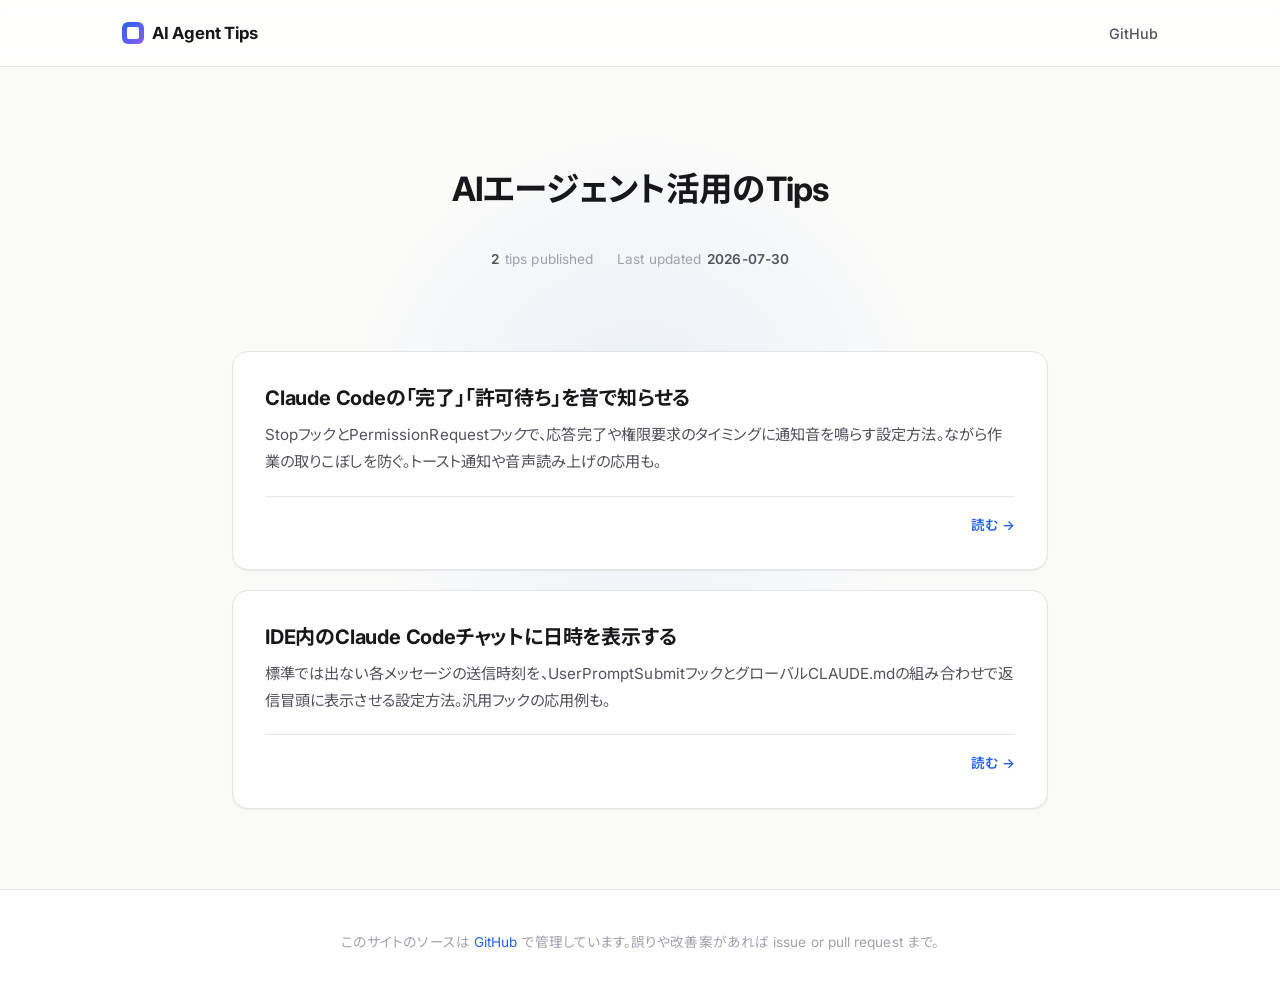
==== index.html @ 9db4469c "Break body text at sentence ends, declutter top page - sound/timestamp: insert <br> after each sente" ====
<!DOCTYPE html>
<html lang="ja">
<head>
  <meta charset="UTF-8">
  <meta name="viewport" content="width=device-width, initial-scale=1.0">
  <title>AI Agent Tips</title>
  <meta name="description" content="AIエージェント活用のTips">

  <link rel="icon" type="image/png" href="favicon.png">
  <link rel="apple-touch-icon" href="favicon.png">

  <link rel="preconnect" href="https://fonts.googleapis.com">
  <link rel="preconnect" href="https://fonts.gstatic.com" crossorigin>
  <link href="https://fonts.googleapis.com/css2?family=Inter:wght@400;500;600;700&family=Noto+Sans+JP:wght@400;500;700&family=JetBrains+Mono:wght@400;500&display=swap" rel="stylesheet">

  <style>
    :root {
      --text-primary: #18181b;
      --text-secondary: #52525b;
      --text-tertiary: #a1a1aa;
      --bg-base: #fafaf9;
      --bg-elevated: #ffffff;
      --bg-soft: #f4f4f5;
      --border-subtle: #e4e4e7;
      --border-medium: #d4d4d8;
      --accent: #2563eb;
      --accent-soft: #dbeafe;
      --accent-hover: #1d4ed8;
      --radius-sm: 6px;
      --radius-md: 10px;
      --radius-lg: 16px;
      --shadow-sm: 0 1px 2px rgba(24, 24, 27, 0.04), 0 1px 1px rgba(24, 24, 27, 0.03);
      --shadow-md: 0 4px 12px rgba(24, 24, 27, 0.04), 0 2px 4px rgba(24, 24, 27, 0.03);
      --shadow-lg: 0 10px 30px rgba(24, 24, 27, 0.06), 0 4px 10px rgba(24, 24, 27, 0.04);
    }

    * { box-sizing: border-box; margin: 0; padding: 0; }

    html { font-size: 16px; scroll-behavior: smooth; }

    body {
      font-family: "Inter", "Noto Sans JP", -apple-system, "Hiragino Sans", "Yu Gothic Medium", "Yu Gothic", sans-serif;
      color: var(--text-primary);
      background: var(--bg-base);
      line-height: 1.8;
      letter-spacing: 0.005em;
      -webkit-font-smoothing: antialiased;
      -moz-osx-font-smoothing: grayscale;
      font-feature-settings: "palt" 1;
    }

    .site-header {
      background: var(--bg-elevated);
      border-bottom: 1px solid var(--border-subtle);
      padding: 18px 0;
      position: sticky;
      top: 0;
      z-index: 100;
      backdrop-filter: blur(10px);
      background: rgba(255, 255, 255, 0.85);
    }

    .site-header-inner {
      max-width: 1100px;
      margin: 0 auto;
      padding: 0 32px;
      display: flex;
      align-items: center;
      justify-content: space-between;
    }

    .logo {
      font-weight: 700;
      font-size: 1.05rem;
      letter-spacing: -0.01em;
      color: var(--text-primary);
      text-decoration: none;
      display: flex;
      align-items: center;
      gap: 8px;
    }

    .logo-mark {
      display: inline-block;
      width: 22px;
      height: 22px;
      background: linear-gradient(135deg, #2563eb 0%, #8b5cf6 100%);
      border-radius: 6px;
      position: relative;
    }

    .logo-mark::after {
      content: "";
      position: absolute;
      inset: 5px;
      background: white;
      border-radius: 2px;
    }

    .site-nav a {
      color: var(--text-secondary);
      text-decoration: none;
      font-size: 0.9rem;
      font-weight: 500;
      margin-left: 24px;
      transition: color 0.15s ease;
    }

    .site-nav a:hover {
      color: var(--text-primary);
    }

    .hero {
      padding: 100px 32px 56px;
      text-align: center;
      max-width: 800px;
      margin: 0 auto;
      position: relative;
    }

    .hero::before {
      content: "";
      position: absolute;
      top: 60px;
      left: 50%;
      transform: translateX(-50%);
      width: 600px;
      height: 600px;
      background: radial-gradient(circle, rgba(37, 99, 235, 0.08) 0%, transparent 70%);
      z-index: -1;
      pointer-events: none;
    }

    .hero-eyebrow {
      display: inline-block;
      font-size: 0.78rem;
      font-weight: 600;
      letter-spacing: 0.04em;
      color: var(--accent);
      background: var(--accent-soft);
      padding: 6px 14px;
      border-radius: 999px;
      margin-bottom: 24px;
    }

    .hero-title {
      font-size: clamp(1.5rem, 3.5vw, 2.1rem);
      font-weight: 700;
      letter-spacing: -0.025em;
      line-height: 1.3;
      margin-bottom: 20px;
      color: var(--text-primary);
    }

    .hero-meta {
      display: flex;
      justify-content: center;
      gap: 24px;
      margin-top: 36px;
      flex-wrap: wrap;
    }

    .hero-meta-item {
      display: flex;
      align-items: center;
      gap: 6px;
      font-size: 0.85rem;
      color: var(--text-tertiary);
    }

    .hero-meta-item strong {
      color: var(--text-secondary);
      font-weight: 600;
    }

    .container {
      max-width: 880px;
      margin: 0 auto;
      padding: 0 32px;
    }

    .section {
      padding: 24px 0 80px;
    }

    .tips-grid {
      display: grid;
      grid-template-columns: 1fr;
      gap: 20px;
    }

    .tip-card {
      display: block;
      background: var(--bg-elevated);
      border: 1px solid var(--border-subtle);
      border-radius: var(--radius-lg);
      padding: 32px;
      text-decoration: none;
      color: inherit;
      transition: all 0.25s cubic-bezier(0.4, 0, 0.2, 1);
      box-shadow: var(--shadow-sm);
      position: relative;
      overflow: hidden;
    }

    .tip-card::before {
      content: "";
      position: absolute;
      top: 0;
      left: 0;
      right: 0;
      height: 3px;
      background: linear-gradient(90deg, var(--accent) 0%, #8b5cf6 100%);
      transform: scaleX(0);
      transform-origin: left;
      transition: transform 0.3s ease;
    }

    .tip-card:hover {
      transform: translateY(-4px);
      box-shadow: var(--shadow-lg);
      border-color: var(--border-medium);
    }

    .tip-card:hover::before {
      transform: scaleX(1);
    }

    .tip-card:hover .tip-arrow {
      transform: translateX(4px);
    }

    .tip-card-header {
      display: flex;
      align-items: center;
      justify-content: space-between;
      margin-bottom: 14px;
      gap: 16px;
      flex-wrap: wrap;
    }

    .tip-tags {
      display: flex;
      gap: 6px;
      flex-wrap: wrap;
    }

    .tip-tag {
      font-size: 0.72rem;
      font-weight: 600;
      letter-spacing: 0.04em;
      background: var(--bg-soft);
      color: var(--text-secondary);
      padding: 3px 10px;
      border-radius: 4px;
      text-transform: uppercase;
    }

    .tip-read-time {
      font-size: 0.78rem;
      color: var(--text-tertiary);
      font-weight: 500;
      white-space: nowrap;
    }

    .tip-title {
      font-size: 1.25rem;
      font-weight: 700;
      letter-spacing: -0.01em;
      line-height: 1.4;
      color: var(--text-primary);
      margin-bottom: 10px;
    }

    .tip-desc {
      color: var(--text-secondary);
      font-size: 0.95rem;
      line-height: 1.75;
      margin-bottom: 20px;
    }

    .tip-footer {
      display: flex;
      align-items: center;
      justify-content: flex-end;
      padding-top: 16px;
      border-top: 1px solid var(--border-subtle);
      font-size: 0.85rem;
    }

    .tip-date {
      color: var(--text-tertiary);
    }

    .tip-link-text {
      color: var(--accent);
      font-weight: 600;
      display: flex;
      align-items: center;
      gap: 4px;
    }

    .tip-arrow {
      transition: transform 0.2s ease;
      display: inline-block;
    }

    .site-footer {
      border-top: 1px solid var(--border-subtle);
      padding: 40px 32px;
      text-align: center;
      color: var(--text-tertiary);
      font-size: 0.85rem;
      background: var(--bg-elevated);
    }

    .site-footer a {
      color: var(--accent);
      text-decoration: none;
    }

    .site-footer a:hover {
      text-decoration: underline;
    }

    @media (max-width: 640px) {
      .site-header-inner { padding: 0 20px; }
      .hero { padding: 60px 20px 32px; }
      .container { padding: 0 20px; }
      .tip-card { padding: 24px; }
      .site-nav a { margin-left: 16px; font-size: 0.85rem; }
    }
  </style>
</head>
<body>
  <header class="site-header">
    <div class="site-header-inner">
      <a href="./" class="logo">
        <span class="logo-mark"></span>
        AI Agent Tips
      </a>
      <nav class="site-nav">
        <a href="https://github.com/aoyama-webrider/ai-agent-tips" target="_blank" rel="noopener">GitHub</a>
      </nav>
    </div>
  </header>

  <section class="hero">
    <h1 class="hero-title">AIエージェント活用のTips</h1>
    <div class="hero-meta">
      <span class="hero-meta-item"><strong>2</strong> tips published</span>
      <span class="hero-meta-item">Last updated <strong>2026-07-30</strong></span>
    </div>
  </section>

  <main class="container">
    <section class="section">
      <div class="tips-grid">
        <a href="sound/" class="tip-card">
          <h3 class="tip-title">Claude Codeの「完了」「許可待ち」を音で知らせる</h3>
          <p class="tip-desc">StopフックとPermissionRequestフックで、応答完了や権限要求のタイミングに通知音を鳴らす設定方法。ながら作業の取りこぼしを防ぐ。トースト通知や音声読み上げの応用も。</p>
          <div class="tip-footer">
            <span class="tip-link-text">読む <span class="tip-arrow">→</span></span>
          </div>
        </a>

        <a href="timestamp/" class="tip-card">
          <h3 class="tip-title">IDE内のClaude Codeチャットに日時を表示する</h3>
          <p class="tip-desc">標準では出ない各メッセージの送信時刻を、UserPromptSubmitフックとグローバルCLAUDE.mdの組み合わせで返信冒頭に表示させる設定方法。汎用フックの応用例も。</p>
          <div class="tip-footer">
            <span class="tip-link-text">読む <span class="tip-arrow">→</span></span>
          </div>
        </a>
      </div>
    </section>
  </main>

  <footer class="site-footer">
    <p>このサイトのソースは <a href="https://github.com/aoyama-webrider/ai-agent-tips" target="_blank" rel="noopener">GitHub</a> で管理しています。誤りや改善案があれば issue or pull request まで。</p>
  </footer>
</body>
</html>
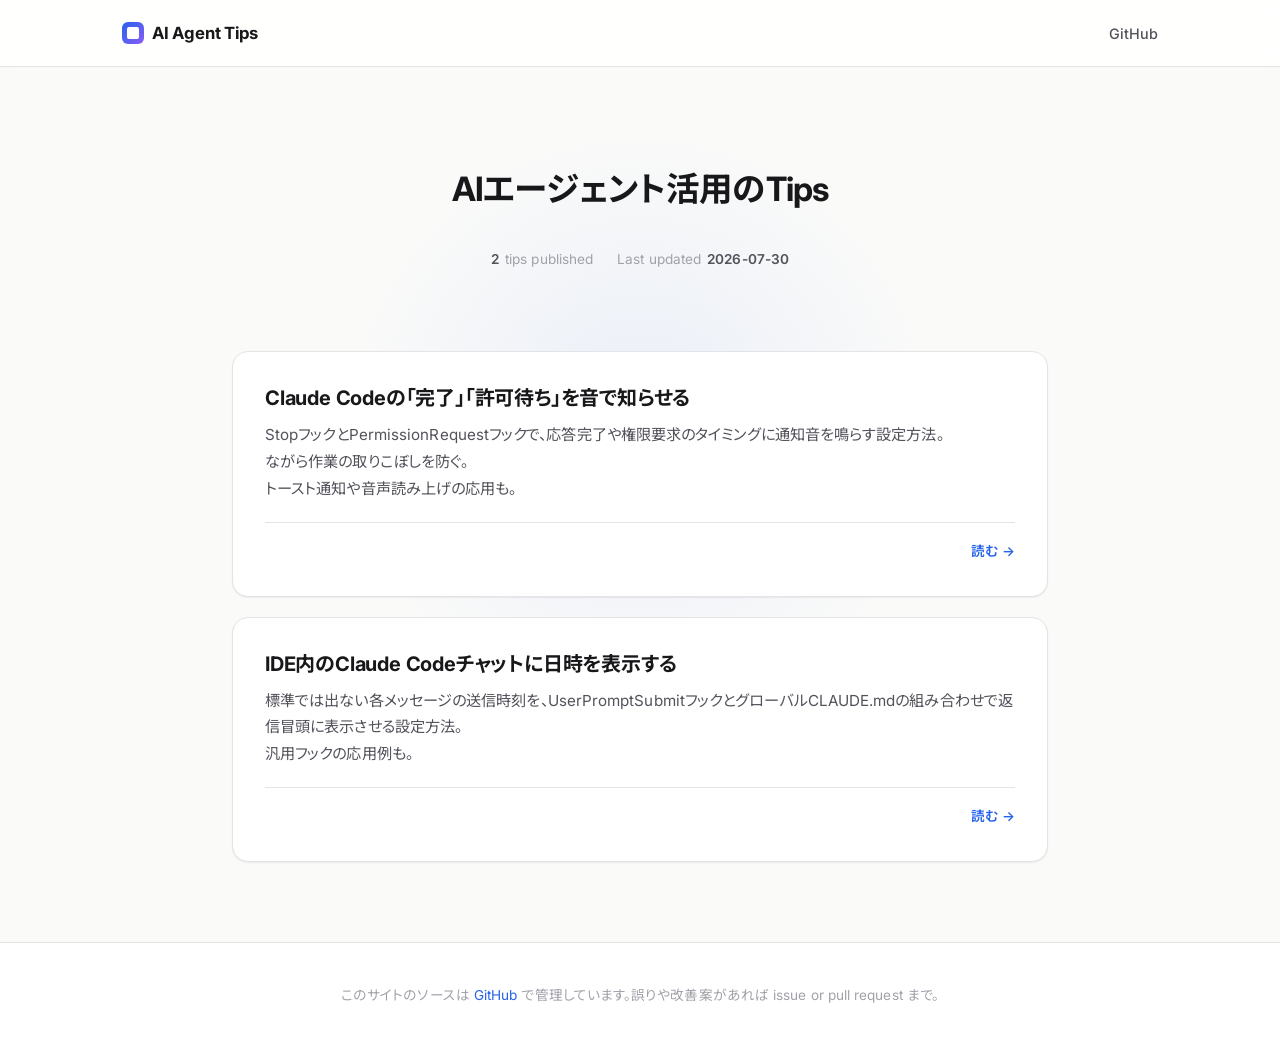
==== commit 9d5512f2: "Drop callout gradients, widen sound scope, break card copy at sentence ends - callout: show the type" ====
--- a/index.html
+++ b/index.html
@@ -358,7 +358,7 @@
       <div class="tips-grid">
         <a href="sound/" class="tip-card">
           <h3 class="tip-title">Claude Codeの「完了」「許可待ち」を音で知らせる</h3>
-          <p class="tip-desc">StopフックとPermissionRequestフックで、応答完了や権限要求のタイミングに通知音を鳴らす設定方法。ながら作業の取りこぼしを防ぐ。トースト通知や音声読み上げの応用も。</p>
+          <p class="tip-desc">StopフックとPermissionRequestフックで、応答完了や権限要求のタイミングに通知音を鳴らす設定方法。<br>ながら作業の取りこぼしを防ぐ。<br>トースト通知や音声読み上げの応用も。</p>
           <div class="tip-footer">
             <span class="tip-link-text">読む <span class="tip-arrow">→</span></span>
           </div>
@@ -366,7 +366,7 @@
 
         <a href="timestamp/" class="tip-card">
           <h3 class="tip-title">IDE内のClaude Codeチャットに日時を表示する</h3>
-          <p class="tip-desc">標準では出ない各メッセージの送信時刻を、UserPromptSubmitフックとグローバルCLAUDE.mdの組み合わせで返信冒頭に表示させる設定方法。汎用フックの応用例も。</p>
+          <p class="tip-desc">標準では出ない各メッセージの送信時刻を、UserPromptSubmitフックとグローバルCLAUDE.mdの組み合わせで返信冒頭に表示させる設定方法。<br>汎用フックの応用例も。</p>
           <div class="tip-footer">
             <span class="tip-link-text">読む <span class="tip-arrow">→</span></span>
           </div>
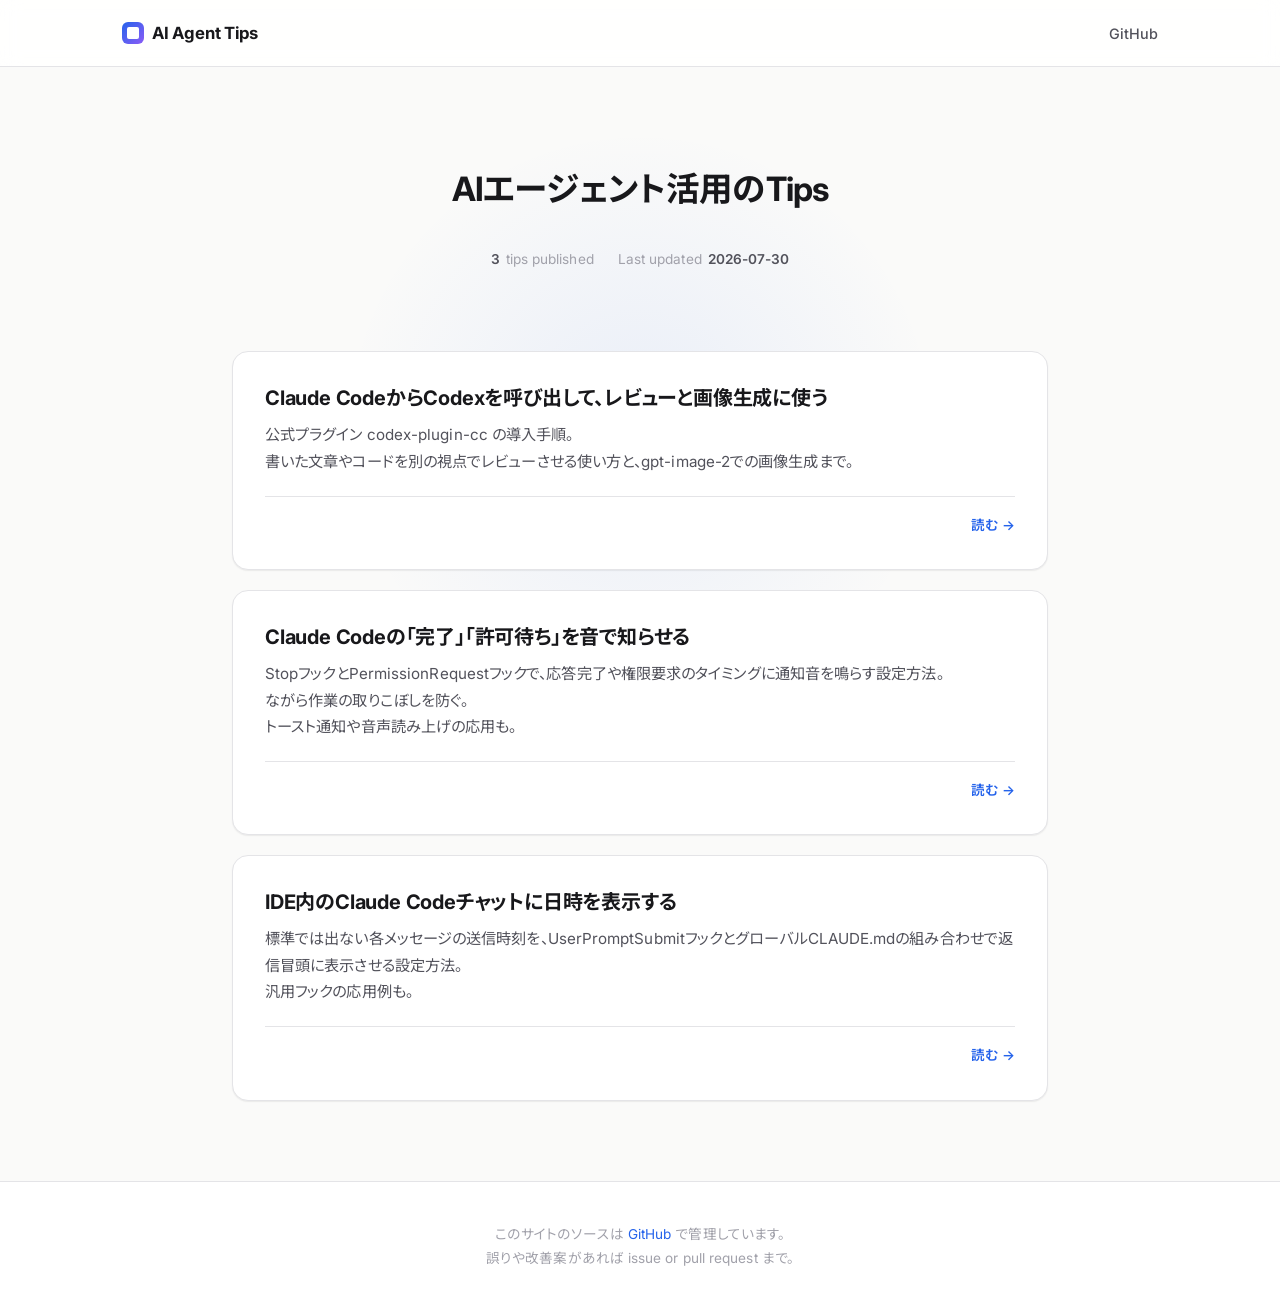
==== commit eb5203ce: "Add a new tip: calling Codex from Claude Code - codex/: setup for the official codex-plugin-cc, usin" ====
--- a/index.html
+++ b/index.html
@@ -348,7 +348,7 @@
   <section class="hero">
     <h1 class="hero-title">AIエージェント活用のTips</h1>
     <div class="hero-meta">
-      <span class="hero-meta-item"><strong>2</strong> tips published</span>
+      <span class="hero-meta-item"><strong>3</strong> tips published</span>
       <span class="hero-meta-item">Last updated <strong>2026-07-30</strong></span>
     </div>
   </section>
@@ -356,6 +356,14 @@
   <main class="container">
     <section class="section">
       <div class="tips-grid">
+        <a href="codex/" class="tip-card">
+          <h3 class="tip-title">Claude CodeからCodexを呼び出して、レビューと画像生成に使う</h3>
+          <p class="tip-desc">公式プラグイン codex-plugin-cc の導入手順。<br>書いた文章やコードを別の視点でレビューさせる使い方と、gpt-image-2での画像生成まで。</p>
+          <div class="tip-footer">
+            <span class="tip-link-text">読む <span class="tip-arrow">→</span></span>
+          </div>
+        </a>
+
         <a href="sound/" class="tip-card">
           <h3 class="tip-title">Claude Codeの「完了」「許可待ち」を音で知らせる</h3>
           <p class="tip-desc">StopフックとPermissionRequestフックで、応答完了や権限要求のタイミングに通知音を鳴らす設定方法。<br>ながら作業の取りこぼしを防ぐ。<br>トースト通知や音声読み上げの応用も。</p>
@@ -376,7 +384,7 @@
   </main>
 
   <footer class="site-footer">
-    <p>このサイトのソースは <a href="https://github.com/aoyama-webrider/ai-agent-tips" target="_blank" rel="noopener">GitHub</a> で管理しています。誤りや改善案があれば issue or pull request まで。</p>
+    <p>このサイトのソースは <a href="https://github.com/aoyama-webrider/ai-agent-tips" target="_blank" rel="noopener">GitHub</a> で管理しています。<br>誤りや改善案があれば issue or pull request まで。</p>
   </footer>
 </body>
 </html>
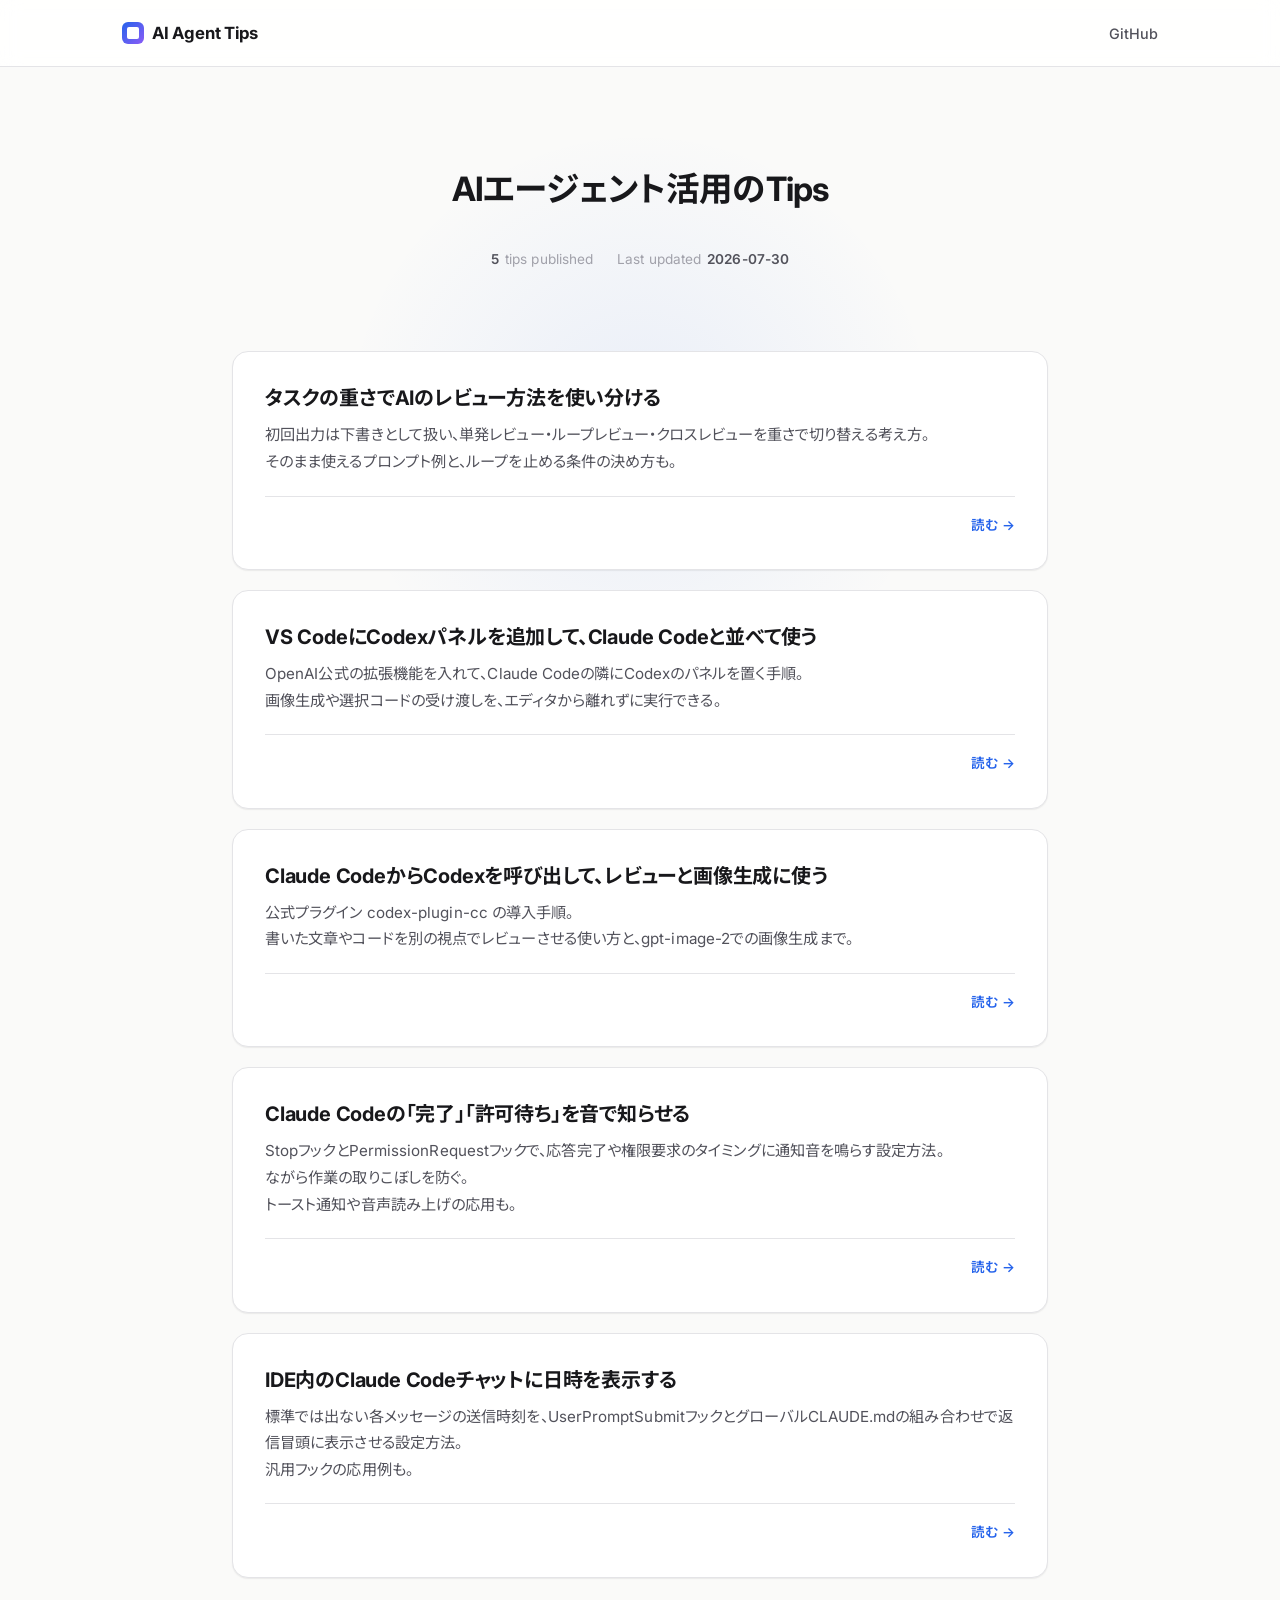
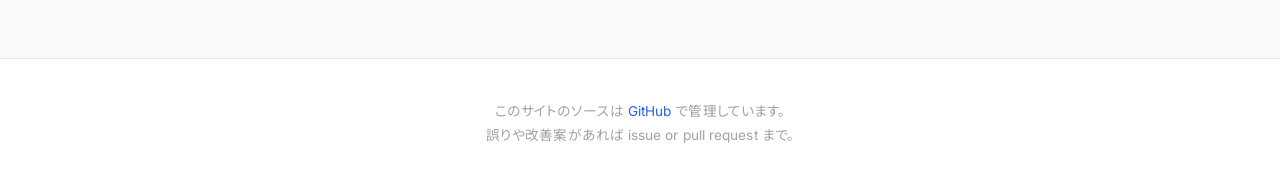
==== commit 81d2249f: "Add two tips: the Codex VS Code panel and review strategy - ide-codex/: install the official openai." ====
--- a/index.html
+++ b/index.html
@@ -348,7 +348,7 @@
   <section class="hero">
     <h1 class="hero-title">AIエージェント活用のTips</h1>
     <div class="hero-meta">
-      <span class="hero-meta-item"><strong>3</strong> tips published</span>
+      <span class="hero-meta-item"><strong>5</strong> tips published</span>
       <span class="hero-meta-item">Last updated <strong>2026-07-30</strong></span>
     </div>
   </section>
@@ -356,6 +356,22 @@
   <main class="container">
     <section class="section">
       <div class="tips-grid">
+        <a href="review-strategy/" class="tip-card">
+          <h3 class="tip-title">タスクの重さでAIのレビュー方法を使い分ける</h3>
+          <p class="tip-desc">初回出力は下書きとして扱い、単発レビュー・ループレビュー・クロスレビューを重さで切り替える考え方。<br>そのまま使えるプロンプト例と、ループを止める条件の決め方も。</p>
+          <div class="tip-footer">
+            <span class="tip-link-text">読む <span class="tip-arrow">→</span></span>
+          </div>
+        </a>
+
+        <a href="ide-codex/" class="tip-card">
+          <h3 class="tip-title">VS CodeにCodexパネルを追加して、Claude Codeと並べて使う</h3>
+          <p class="tip-desc">OpenAI公式の拡張機能を入れて、Claude Codeの隣にCodexのパネルを置く手順。<br>画像生成や選択コードの受け渡しを、エディタから離れずに実行できる。</p>
+          <div class="tip-footer">
+            <span class="tip-link-text">読む <span class="tip-arrow">→</span></span>
+          </div>
+        </a>
+
         <a href="codex/" class="tip-card">
           <h3 class="tip-title">Claude CodeからCodexを呼び出して、レビューと画像生成に使う</h3>
           <p class="tip-desc">公式プラグイン codex-plugin-cc の導入手順。<br>書いた文章やコードを別の視点でレビューさせる使い方と、gpt-image-2での画像生成まで。</p>
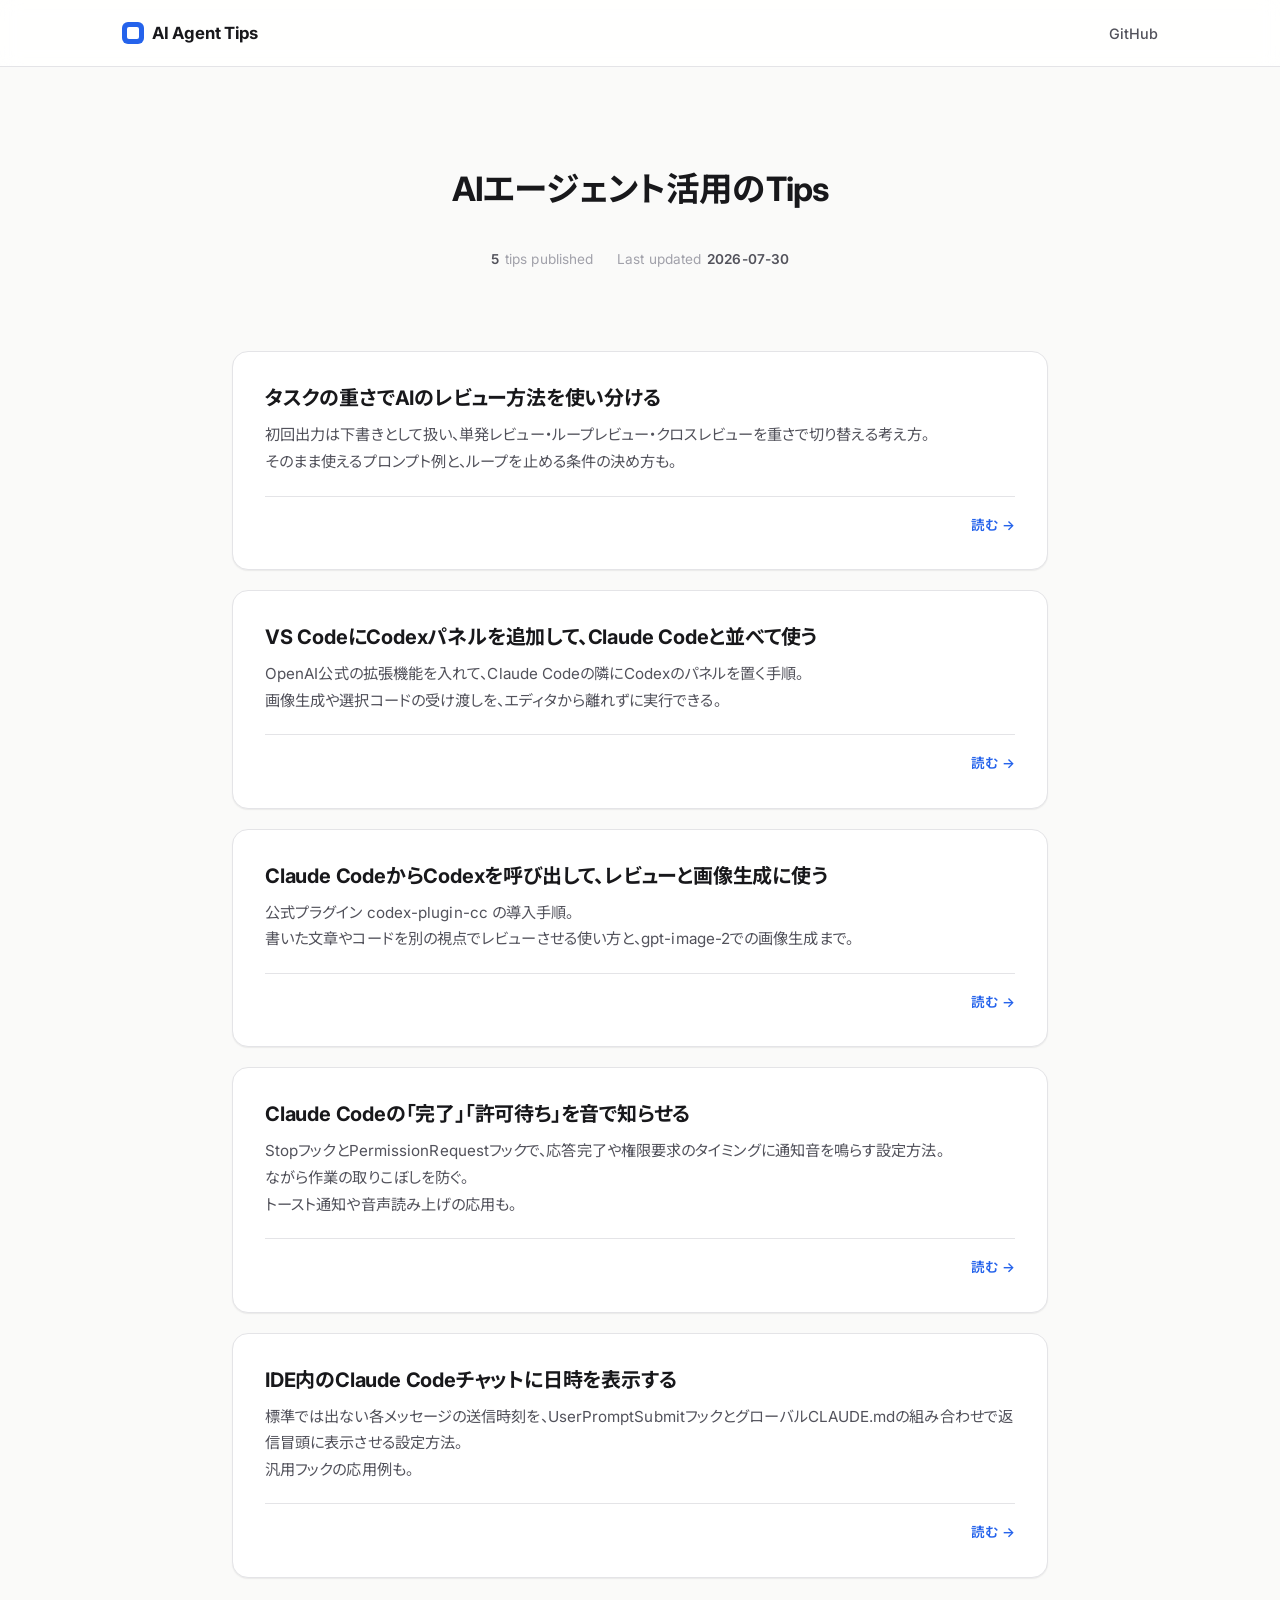
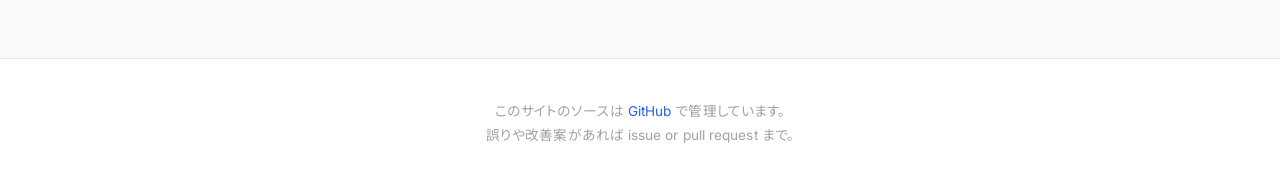
==== commit 76a1975c: "Keep the site out of search results, drop the remaining gradients - add <meta name="robots" content=" ====
--- a/index.html
+++ b/index.html
@@ -5,6 +5,7 @@
   <meta name="viewport" content="width=device-width, initial-scale=1.0">
   <title>AI Agent Tips</title>
   <meta name="description" content="AIエージェント活用のTips">
+  <meta name="robots" content="noindex, nofollow">
 
   <link rel="icon" type="image/png" href="favicon.png">
   <link rel="apple-touch-icon" href="favicon.png">
@@ -84,7 +85,7 @@
       display: inline-block;
       width: 22px;
       height: 22px;
-      background: linear-gradient(135deg, #2563eb 0%, #8b5cf6 100%);
+      background: var(--accent);
       border-radius: 6px;
       position: relative;
     }
@@ -115,20 +116,6 @@
       text-align: center;
       max-width: 800px;
       margin: 0 auto;
-      position: relative;
-    }
-
-    .hero::before {
-      content: "";
-      position: absolute;
-      top: 60px;
-      left: 50%;
-      transform: translateX(-50%);
-      width: 600px;
-      height: 600px;
-      background: radial-gradient(circle, rgba(37, 99, 235, 0.08) 0%, transparent 70%);
-      z-index: -1;
-      pointer-events: none;
     }
 
     .hero-eyebrow {
@@ -210,7 +197,7 @@
       left: 0;
       right: 0;
       height: 3px;
-      background: linear-gradient(90deg, var(--accent) 0%, #8b5cf6 100%);
+      background: var(--accent);
       transform: scaleX(0);
       transform-origin: left;
       transition: transform 0.3s ease;
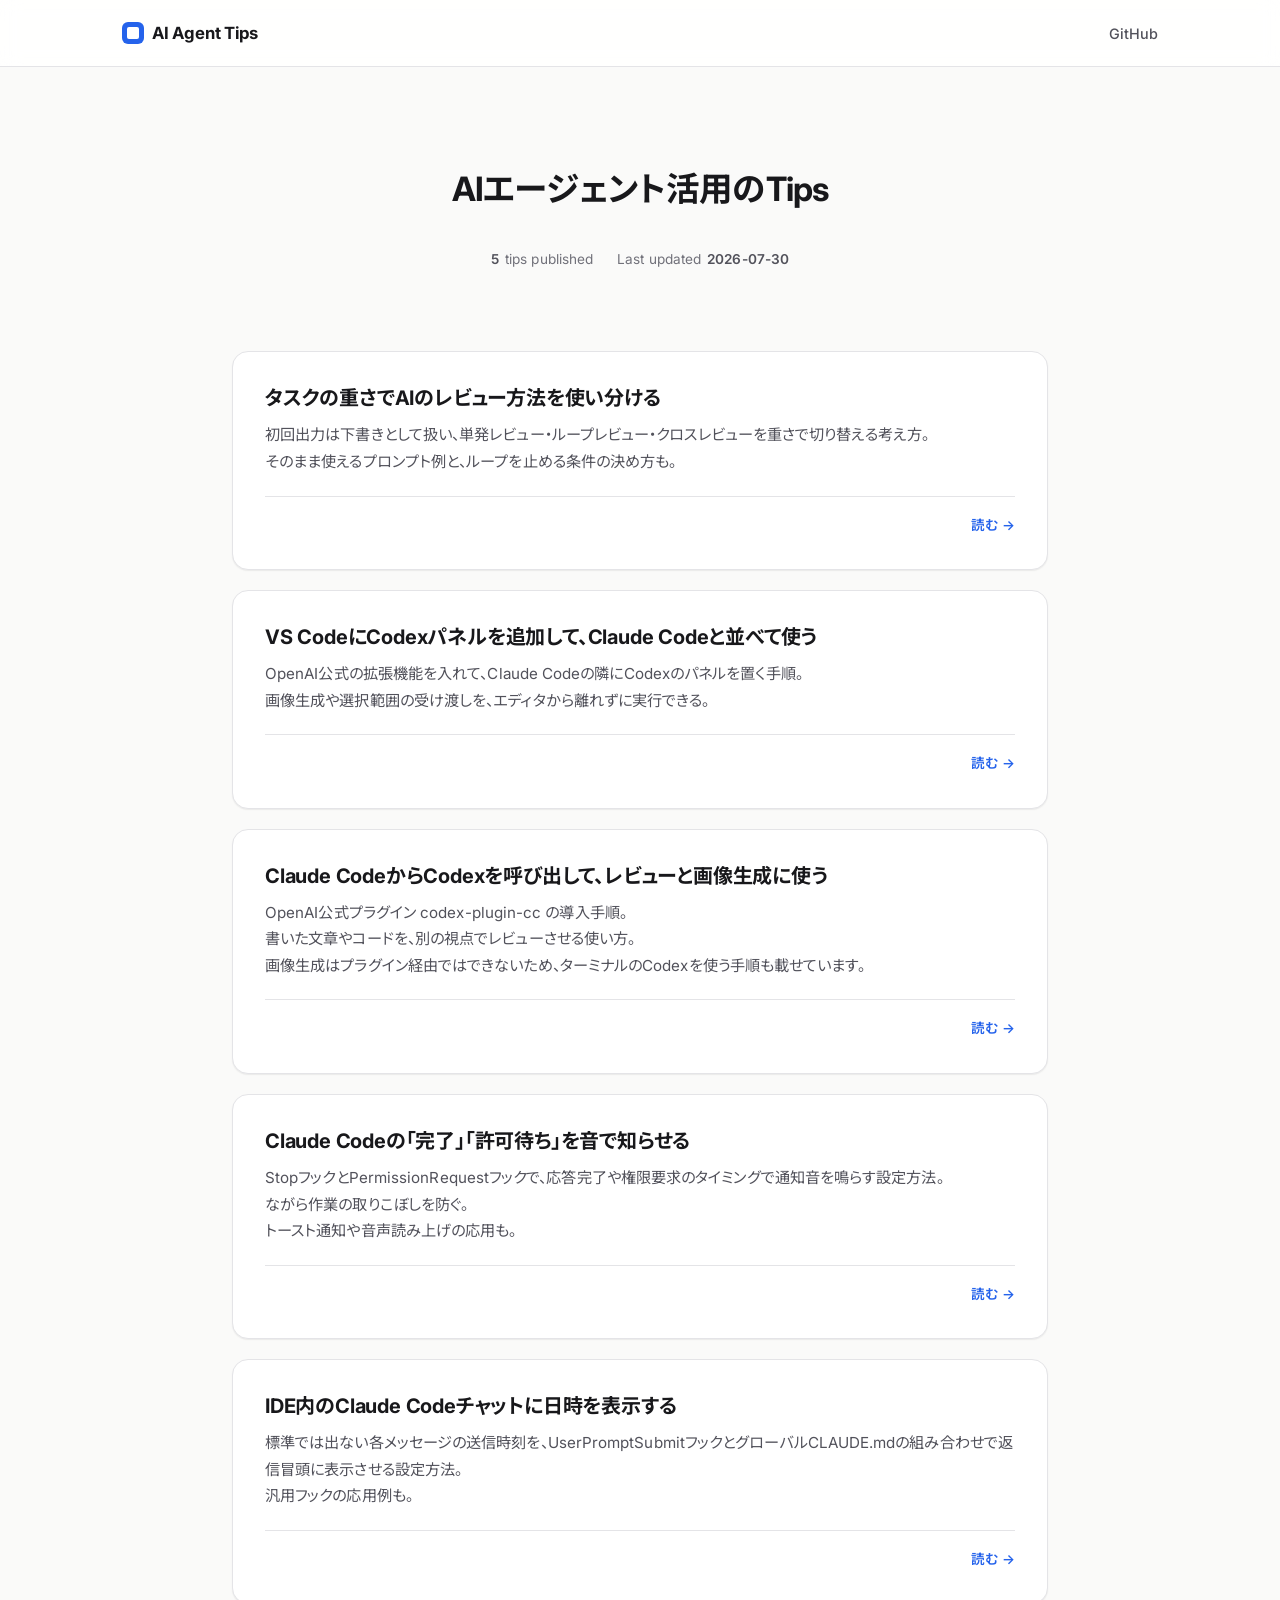
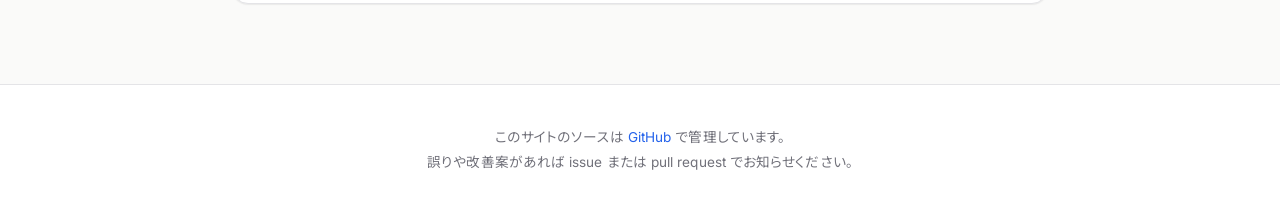
==== commit c6859f35: "Fix errors and rough edges found by a multi-perspective review Correctness, verified against primary" ====
--- a/index.html
+++ b/index.html
@@ -6,19 +6,23 @@
   <title>AI Agent Tips</title>
   <meta name="description" content="AIエージェント活用のTips">
   <meta name="robots" content="noindex, nofollow">
+  <meta property="og:type" content="article">
+  <meta property="og:title" content="AI Agent Tips">
+  <meta property="og:description" content="AIエージェント活用のTips">
+  <meta property="og:url" content="https://aoyama-webrider.github.io/ai-agent-tips/">
 
   <link rel="icon" type="image/png" href="favicon.png">
   <link rel="apple-touch-icon" href="favicon.png">
 
   <link rel="preconnect" href="https://fonts.googleapis.com">
   <link rel="preconnect" href="https://fonts.gstatic.com" crossorigin>
-  <link href="https://fonts.googleapis.com/css2?family=Inter:wght@400;500;600;700&family=Noto+Sans+JP:wght@400;500;700&family=JetBrains+Mono:wght@400;500&display=swap" rel="stylesheet">
+  <link href="https://fonts.googleapis.com/css2?family=Inter:wght@400;500;600;700&family=Noto+Sans+JP:wght@400;500;700&family=JetBrains+Mono:wght@400&display=swap" rel="stylesheet">
 
   <style>
     :root {
       --text-primary: #18181b;
       --text-secondary: #52525b;
-      --text-tertiary: #a1a1aa;
+      --text-tertiary: #71717a;
       --bg-base: #fafaf9;
       --bg-elevated: #ffffff;
       --bg-soft: #f4f4f5;
@@ -51,7 +55,6 @@
     }
 
     .site-header {
-      background: var(--bg-elevated);
       border-bottom: 1px solid var(--border-subtle);
       padding: 18px 0;
       position: sticky;
@@ -116,18 +119,6 @@
       text-align: center;
       max-width: 800px;
       margin: 0 auto;
-    }
-
-    .hero-eyebrow {
-      display: inline-block;
-      font-size: 0.78rem;
-      font-weight: 600;
-      letter-spacing: 0.04em;
-      color: var(--accent);
-      background: var(--accent-soft);
-      padding: 6px 14px;
-      border-radius: 999px;
-      margin-bottom: 24px;
     }
 
     .hero-title {
@@ -217,39 +208,6 @@
       transform: translateX(4px);
     }
 
-    .tip-card-header {
-      display: flex;
-      align-items: center;
-      justify-content: space-between;
-      margin-bottom: 14px;
-      gap: 16px;
-      flex-wrap: wrap;
-    }
-
-    .tip-tags {
-      display: flex;
-      gap: 6px;
-      flex-wrap: wrap;
-    }
-
-    .tip-tag {
-      font-size: 0.72rem;
-      font-weight: 600;
-      letter-spacing: 0.04em;
-      background: var(--bg-soft);
-      color: var(--text-secondary);
-      padding: 3px 10px;
-      border-radius: 4px;
-      text-transform: uppercase;
-    }
-
-    .tip-read-time {
-      font-size: 0.78rem;
-      color: var(--text-tertiary);
-      font-weight: 500;
-      white-space: nowrap;
-    }
-
     .tip-title {
       font-size: 1.25rem;
       font-weight: 700;
@@ -273,10 +231,6 @@
       padding-top: 16px;
       border-top: 1px solid var(--border-subtle);
       font-size: 0.85rem;
-    }
-
-    .tip-date {
-      color: var(--text-tertiary);
     }
 
     .tip-link-text {
@@ -316,6 +270,22 @@
       .container { padding: 0 20px; }
       .tip-card { padding: 24px; }
       .site-nav a { margin-left: 16px; font-size: 0.85rem; }
+    }
+
+    /* キーボード操作時に、どこにいるかが分かるようにする */
+    a:focus-visible {
+      outline: 2px solid var(--accent);
+      outline-offset: 2px;
+      border-radius: 2px;
+    }
+
+    /* OS側でアニメーションを控える設定にしている人には動きを出さない */
+    @media (prefers-reduced-motion: reduce) {
+      html { scroll-behavior: auto; }
+      *, *::before, *::after {
+        transition-duration: 0.01ms !important;
+        animation-duration: 0.01ms !important;
+      }
     }
   </style>
 </head>
@@ -344,7 +314,7 @@
     <section class="section">
       <div class="tips-grid">
         <a href="review-strategy/" class="tip-card">
-          <h3 class="tip-title">タスクの重さでAIのレビュー方法を使い分ける</h3>
+          <h2 class="tip-title">タスクの重さでAIのレビュー方法を使い分ける</h2>
           <p class="tip-desc">初回出力は下書きとして扱い、単発レビュー・ループレビュー・クロスレビューを重さで切り替える考え方。<br>そのまま使えるプロンプト例と、ループを止める条件の決め方も。</p>
           <div class="tip-footer">
             <span class="tip-link-text">読む <span class="tip-arrow">→</span></span>
@@ -352,31 +322,31 @@
         </a>
 
         <a href="ide-codex/" class="tip-card">
-          <h3 class="tip-title">VS CodeにCodexパネルを追加して、Claude Codeと並べて使う</h3>
-          <p class="tip-desc">OpenAI公式の拡張機能を入れて、Claude Codeの隣にCodexのパネルを置く手順。<br>画像生成や選択コードの受け渡しを、エディタから離れずに実行できる。</p>
+          <h2 class="tip-title">VS CodeにCodexパネルを追加して、Claude Codeと並べて使う</h2>
+          <p class="tip-desc">OpenAI公式の拡張機能を入れて、Claude Codeの隣にCodexのパネルを置く手順。<br>画像生成や選択範囲の受け渡しを、エディタから離れずに実行できる。</p>
           <div class="tip-footer">
             <span class="tip-link-text">読む <span class="tip-arrow">→</span></span>
           </div>
         </a>
 
         <a href="codex/" class="tip-card">
-          <h3 class="tip-title">Claude CodeからCodexを呼び出して、レビューと画像生成に使う</h3>
-          <p class="tip-desc">公式プラグイン codex-plugin-cc の導入手順。<br>書いた文章やコードを別の視点でレビューさせる使い方と、gpt-image-2での画像生成まで。</p>
+          <h2 class="tip-title">Claude CodeからCodexを呼び出して、レビューと画像生成に使う</h2>
+          <p class="tip-desc">OpenAI公式プラグイン codex-plugin-cc の導入手順。<br>書いた文章やコードを、別の視点でレビューさせる使い方。<br>画像生成はプラグイン経由ではできないため、ターミナルのCodexを使う手順も載せています。</p>
           <div class="tip-footer">
             <span class="tip-link-text">読む <span class="tip-arrow">→</span></span>
           </div>
         </a>
 
         <a href="sound/" class="tip-card">
-          <h3 class="tip-title">Claude Codeの「完了」「許可待ち」を音で知らせる</h3>
-          <p class="tip-desc">StopフックとPermissionRequestフックで、応答完了や権限要求のタイミングに通知音を鳴らす設定方法。<br>ながら作業の取りこぼしを防ぐ。<br>トースト通知や音声読み上げの応用も。</p>
+          <h2 class="tip-title">Claude Codeの「完了」「許可待ち」を音で知らせる</h2>
+          <p class="tip-desc">StopフックとPermissionRequestフックで、応答完了や権限要求のタイミングで通知音を鳴らす設定方法。<br>ながら作業の取りこぼしを防ぐ。<br>トースト通知や音声読み上げの応用も。</p>
           <div class="tip-footer">
             <span class="tip-link-text">読む <span class="tip-arrow">→</span></span>
           </div>
         </a>
 
         <a href="timestamp/" class="tip-card">
-          <h3 class="tip-title">IDE内のClaude Codeチャットに日時を表示する</h3>
+          <h2 class="tip-title">IDE内のClaude Codeチャットに日時を表示する</h2>
           <p class="tip-desc">標準では出ない各メッセージの送信時刻を、UserPromptSubmitフックとグローバルCLAUDE.mdの組み合わせで返信冒頭に表示させる設定方法。<br>汎用フックの応用例も。</p>
           <div class="tip-footer">
             <span class="tip-link-text">読む <span class="tip-arrow">→</span></span>
@@ -387,7 +357,7 @@
   </main>
 
   <footer class="site-footer">
-    <p>このサイトのソースは <a href="https://github.com/aoyama-webrider/ai-agent-tips" target="_blank" rel="noopener">GitHub</a> で管理しています。<br>誤りや改善案があれば issue or pull request まで。</p>
+    <p>このサイトのソースは <a href="https://github.com/aoyama-webrider/ai-agent-tips" target="_blank" rel="noopener">GitHub</a> で管理しています。<br>誤りや改善案があれば issue または pull request でお知らせください。</p>
   </footer>
 </body>
 </html>
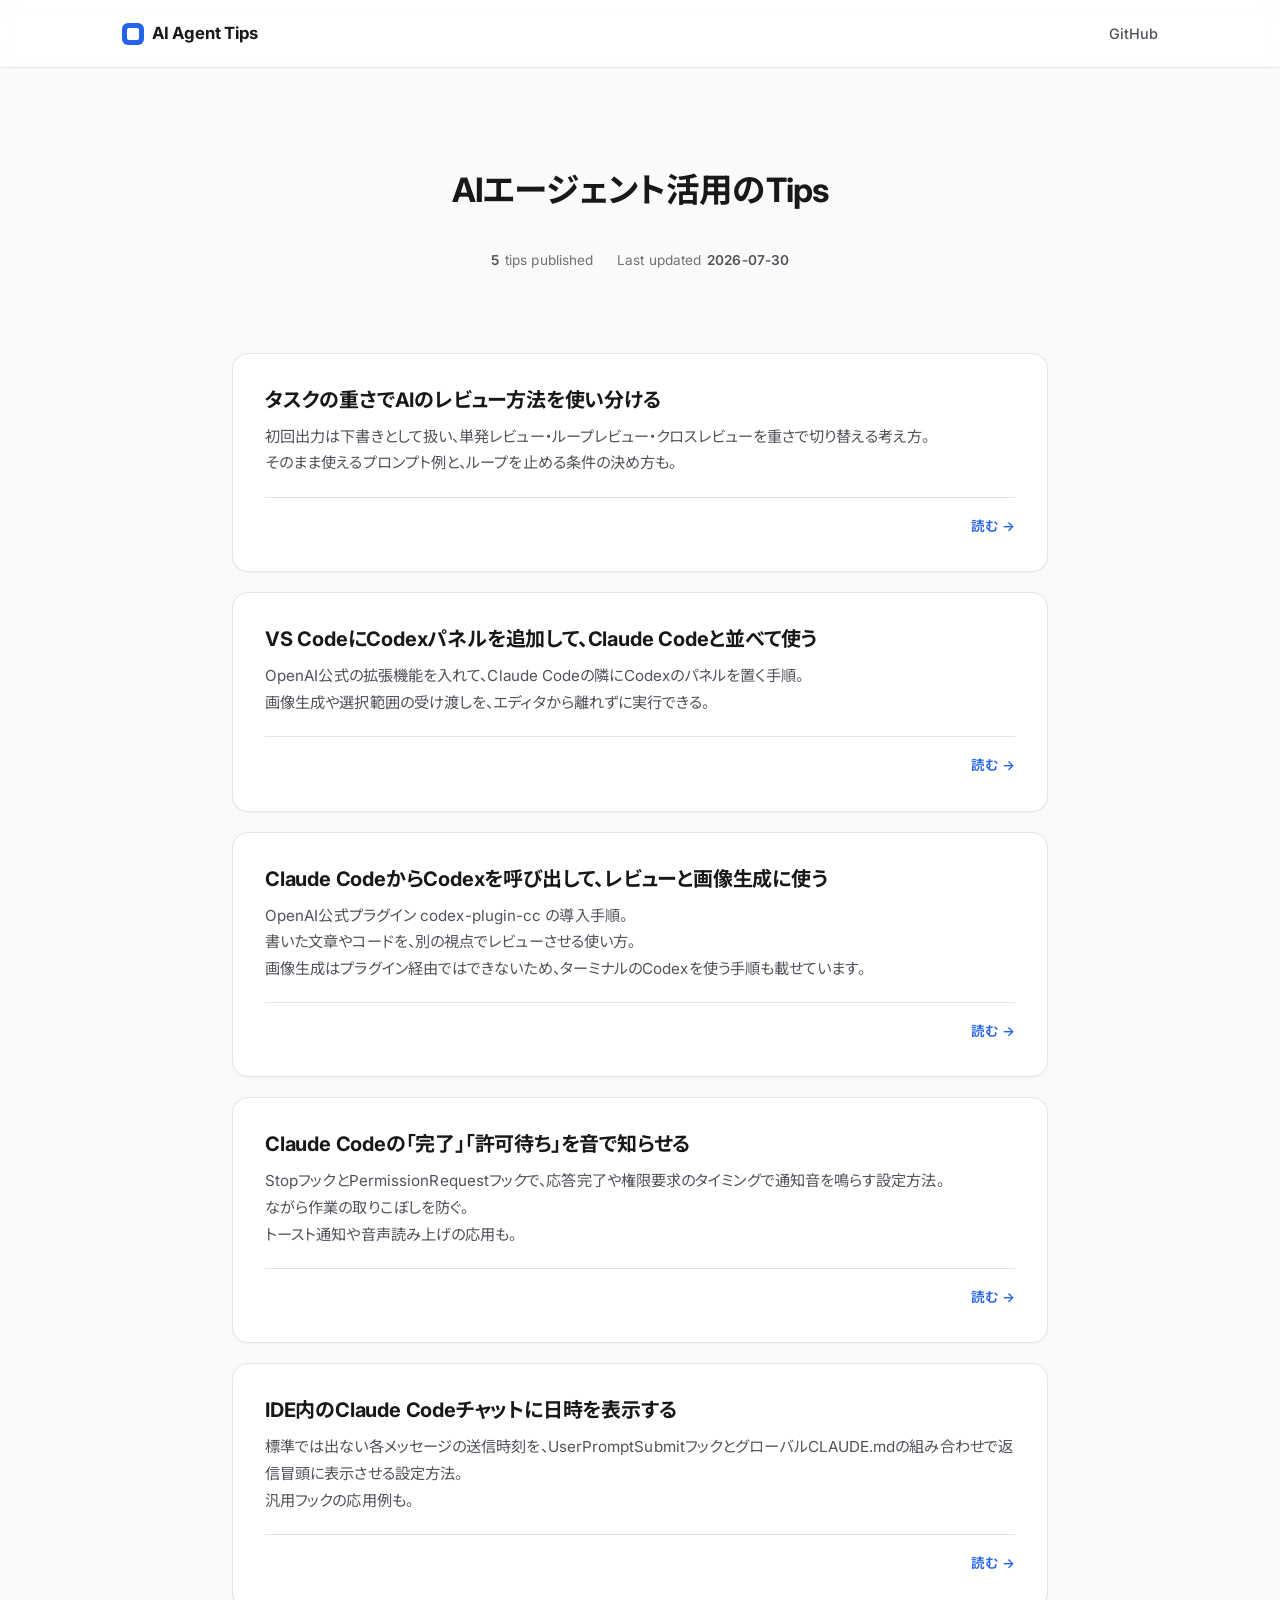
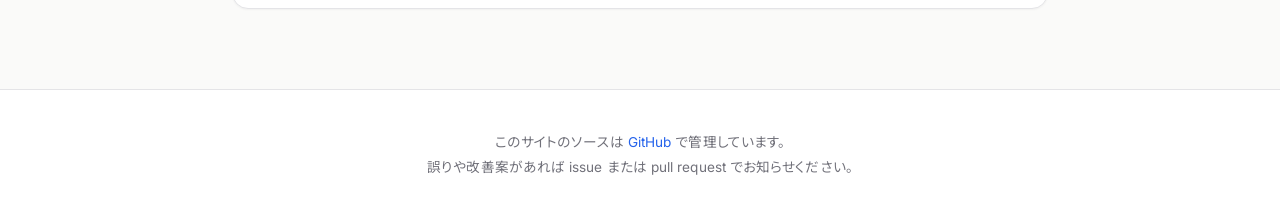
==== commit 0b73cfab: "Move the duplicated CSS into assets/style.css Every CSS change today had to be made six times, and f" ====
--- a/index.html
+++ b/index.html
@@ -18,100 +18,10 @@
   <link rel="preconnect" href="https://fonts.gstatic.com" crossorigin>
   <link href="https://fonts.googleapis.com/css2?family=Inter:wght@400;500;600;700&family=Noto+Sans+JP:wght@400;500;700&family=JetBrains+Mono:wght@400&display=swap" rel="stylesheet">
 
+  <link rel="stylesheet" href="assets/style.css">
   <style>
     :root {
-      --text-primary: #18181b;
-      --text-secondary: #52525b;
-      --text-tertiary: #71717a;
-      --bg-base: #fafaf9;
-      --bg-elevated: #ffffff;
-      --bg-soft: #f4f4f5;
-      --border-subtle: #e4e4e7;
-      --border-medium: #d4d4d8;
-      --accent: #2563eb;
-      --accent-soft: #dbeafe;
-      --accent-hover: #1d4ed8;
-      --radius-sm: 6px;
-      --radius-md: 10px;
-      --radius-lg: 16px;
-      --shadow-sm: 0 1px 2px rgba(24, 24, 27, 0.04), 0 1px 1px rgba(24, 24, 27, 0.03);
-      --shadow-md: 0 4px 12px rgba(24, 24, 27, 0.04), 0 2px 4px rgba(24, 24, 27, 0.03);
       --shadow-lg: 0 10px 30px rgba(24, 24, 27, 0.06), 0 4px 10px rgba(24, 24, 27, 0.04);
-    }
-
-    * { box-sizing: border-box; margin: 0; padding: 0; }
-
-    html { font-size: 16px; scroll-behavior: smooth; }
-
-    body {
-      font-family: "Inter", "Noto Sans JP", -apple-system, "Hiragino Sans", "Yu Gothic Medium", "Yu Gothic", sans-serif;
-      color: var(--text-primary);
-      background: var(--bg-base);
-      line-height: 1.8;
-      letter-spacing: 0.005em;
-      -webkit-font-smoothing: antialiased;
-      -moz-osx-font-smoothing: grayscale;
-      font-feature-settings: "palt" 1;
-    }
-
-    .site-header {
-      border-bottom: 1px solid var(--border-subtle);
-      padding: 18px 0;
-      position: sticky;
-      top: 0;
-      z-index: 100;
-      backdrop-filter: blur(10px);
-      background: rgba(255, 255, 255, 0.85);
-    }
-
-    .site-header-inner {
-      max-width: 1100px;
-      margin: 0 auto;
-      padding: 0 32px;
-      display: flex;
-      align-items: center;
-      justify-content: space-between;
-    }
-
-    .logo {
-      font-weight: 700;
-      font-size: 1.05rem;
-      letter-spacing: -0.01em;
-      color: var(--text-primary);
-      text-decoration: none;
-      display: flex;
-      align-items: center;
-      gap: 8px;
-    }
-
-    .logo-mark {
-      display: inline-block;
-      width: 22px;
-      height: 22px;
-      background: var(--accent);
-      border-radius: 6px;
-      position: relative;
-    }
-
-    .logo-mark::after {
-      content: "";
-      position: absolute;
-      inset: 5px;
-      background: white;
-      border-radius: 2px;
-    }
-
-    .site-nav a {
-      color: var(--text-secondary);
-      text-decoration: none;
-      font-size: 0.9rem;
-      font-weight: 500;
-      margin-left: 24px;
-      transition: color 0.15s ease;
-    }
-
-    .site-nav a:hover {
-      color: var(--text-primary);
     }
 
     .hero {
@@ -246,46 +156,10 @@
       display: inline-block;
     }
 
-    .site-footer {
-      border-top: 1px solid var(--border-subtle);
-      padding: 40px 32px;
-      text-align: center;
-      color: var(--text-tertiary);
-      font-size: 0.85rem;
-      background: var(--bg-elevated);
-    }
-
-    .site-footer a {
-      color: var(--accent);
-      text-decoration: none;
-    }
-
-    .site-footer a:hover {
-      text-decoration: underline;
-    }
-
     @media (max-width: 640px) {
-      .site-header-inner { padding: 0 20px; }
       .hero { padding: 60px 20px 32px; }
       .container { padding: 0 20px; }
       .tip-card { padding: 24px; }
-      .site-nav a { margin-left: 16px; font-size: 0.85rem; }
-    }
-
-    /* キーボード操作時に、どこにいるかが分かるようにする */
-    a:focus-visible {
-      outline: 2px solid var(--accent);
-      outline-offset: 2px;
-      border-radius: 2px;
-    }
-
-    /* OS側でアニメーションを控える設定にしている人には動きを出さない */
-    @media (prefers-reduced-motion: reduce) {
-      html { scroll-behavior: auto; }
-      *, *::before, *::after {
-        transition-duration: 0.01ms !important;
-        animation-duration: 0.01ms !important;
-      }
     }
   </style>
 </head>
--- a/assets/style.css
+++ b/assets/style.css
@@ -0,0 +1,572 @@
+/* AI Agent Tips 共通スタイル
+   6ファイルにCSSをコピーしていた運用をやめ、ここ1箇所で管理する。
+   ページ固有のルール（トップのカード、review-strategyのプロンプト枠）は各HTMLのstyleに残す。 */
+
+    :root {
+      --text-primary: #18181b;
+      --text-secondary: #52525b;
+      --text-tertiary: #71717a;
+      --bg-base: #fafaf9;
+      --bg-elevated: #ffffff;
+      --bg-soft: #f4f4f5;
+      --bg-code: #1e1e2e;
+      --code-text: #cdd6f4;
+      --border-subtle: #e4e4e7;
+      --border-medium: #d4d4d8;
+      --accent: #2563eb;
+      --accent-soft: #dbeafe;
+      --accent-hover: #1d4ed8;
+      --warn: #b45309;
+      --tip: #047857;
+      --radius-sm: 6px;
+      --radius-md: 10px;
+      --radius-lg: 16px;
+      --shadow-sm: 0 1px 2px rgba(24, 24, 27, 0.04);
+      --shadow-md: 0 4px 12px rgba(24, 24, 27, 0.05);
+    }
+
+    * { box-sizing: border-box; margin: 0; padding: 0; }
+
+    html { font-size: 16px; scroll-behavior: smooth; }
+
+    body {
+      font-family: "Inter", "Noto Sans JP", -apple-system, "Hiragino Sans", "Yu Gothic Medium", "Yu Gothic", sans-serif;
+      color: var(--text-primary);
+      background: var(--bg-base);
+      line-height: 1.85;
+      letter-spacing: 0.005em;
+      -webkit-font-smoothing: antialiased;
+      -moz-osx-font-smoothing: grayscale;
+      font-feature-settings: "palt" 1;
+    }
+
+    .site-header {
+      border-bottom: 1px solid var(--border-subtle);
+      padding: 18px 0;
+      position: sticky;
+      top: 0;
+      z-index: 100;
+      background: rgba(255, 255, 255, 0.85);
+      backdrop-filter: blur(10px);
+    }
+
+    .site-header-inner {
+      max-width: 1100px;
+      margin: 0 auto;
+      padding: 0 32px;
+      display: flex;
+      align-items: center;
+      justify-content: space-between;
+    }
+
+    .logo {
+      font-weight: 700;
+      font-size: 1.05rem;
+      letter-spacing: -0.01em;
+      color: var(--text-primary);
+      text-decoration: none;
+      display: flex;
+      align-items: center;
+      gap: 8px;
+    }
+
+    .logo-mark {
+      display: inline-block;
+      width: 22px;
+      height: 22px;
+      background: var(--accent);
+      border-radius: 6px;
+      position: relative;
+    }
+
+    .logo-mark::after {
+      content: "";
+      position: absolute;
+      inset: 5px;
+      background: white;
+      border-radius: 2px;
+    }
+
+    .site-nav a {
+      color: var(--text-secondary);
+      text-decoration: none;
+      font-size: 0.9rem;
+      font-weight: 500;
+      margin-left: 24px;
+      transition: color 0.15s ease;
+    }
+
+    .site-nav a:hover {
+      color: var(--text-primary);
+    }
+
+    .layout {
+      max-width: 1100px;
+      margin: 0 auto;
+      padding: 56px 32px 96px;
+      display: grid;
+      grid-template-columns: 1fr 220px;
+      gap: 64px;
+      align-items: start;
+    }
+
+    .article {
+      min-width: 0;
+    }
+
+    .breadcrumb {
+      font-size: 0.85rem;
+      color: var(--text-tertiary);
+      margin-bottom: 24px;
+    }
+
+    .breadcrumb a {
+      color: var(--text-tertiary);
+      text-decoration: none;
+      transition: color 0.15s ease;
+    }
+
+    .breadcrumb a:hover {
+      color: var(--accent);
+    }
+
+    .breadcrumb-sep {
+      margin: 0 8px;
+      color: var(--border-medium);
+    }
+
+    .article-header {
+      margin-bottom: 48px;
+      padding-bottom: 32px;
+      border-bottom: 1px solid var(--border-subtle);
+    }
+
+    .article-tags {
+      display: flex;
+      gap: 6px;
+      flex-wrap: wrap;
+      margin-bottom: 20px;
+    }
+
+    .article-tag {
+      font-size: 0.72rem;
+      font-weight: 600;
+      letter-spacing: 0.04em;
+      background: var(--accent-soft);
+      color: var(--accent-hover);
+      padding: 3px 10px;
+      border-radius: 4px;
+    }
+
+    .article-title {
+      font-size: clamp(1.75rem, 4vw, 2.5rem);
+      font-weight: 700;
+      letter-spacing: -0.02em;
+      line-height: 1.25;
+      color: var(--text-primary);
+      margin-bottom: 20px;
+    }
+
+    .article-meta {
+      display: flex;
+      gap: 24px;
+      flex-wrap: wrap;
+      font-size: 0.88rem;
+      color: var(--text-tertiary);
+    }
+
+    .article-meta-item {
+      display: flex;
+      align-items: center;
+      gap: 6px;
+    }
+
+    .article-content h2 {
+      font-size: 1.5rem;
+      font-weight: 700;
+      letter-spacing: -0.015em;
+      margin: 56px 0 20px;
+      padding-top: 8px;
+      color: var(--text-primary);
+    }
+
+    /* 目次から飛んだとき、見出しが固定ヘッダーの裏に隠れないようにする（idはsection側に付いている） */
+    .article-content section {
+      scroll-margin-top: 80px;
+    }
+
+    .article-content h3 {
+      font-size: 1.15rem;
+      font-weight: 600;
+      margin: 36px 0 14px;
+      letter-spacing: -0.01em;
+      color: var(--text-primary);
+      scroll-margin-top: 80px;
+    }
+
+    .article-content h3[id] {
+      scroll-margin-top: 80px;
+    }
+
+    .article-content p {
+      margin-bottom: 18px;
+      color: var(--text-primary);
+    }
+
+    .article-content ul, .article-content ol {
+      margin: 0 0 20px;
+      padding-left: 1.5em;
+    }
+
+    .article-content li {
+      margin-bottom: 8px;
+      color: var(--text-primary);
+    }
+
+    .article-content strong {
+      font-weight: 700;
+      color: var(--text-primary);
+    }
+
+    .article-content code {
+      font-family: "JetBrains Mono", "SFMono-Regular", Consolas, monospace;
+      font-size: 0.88em;
+      background: var(--bg-soft);
+      color: var(--text-primary);
+      padding: 2px 7px;
+      border-radius: 4px;
+      border: 1px solid var(--border-subtle);
+      /* 区切りのない長いトークンでページが横に伸びるのを防ぐ */
+      overflow-wrap: anywhere;
+    }
+
+    .article-content pre {
+      background: var(--bg-code);
+      color: var(--code-text);
+      border-radius: var(--radius-md);
+      padding: 20px 24px;
+      overflow-x: auto;
+      margin: 20px 0 24px;
+      font-size: 0.86rem;
+      line-height: 1.7;
+      box-shadow: var(--shadow-md);
+      position: relative;
+    }
+
+    .article-content pre code {
+      background: none;
+      color: inherit;
+      padding: 0;
+      font-size: inherit;
+      border: none;
+      font-family: "JetBrains Mono", "SFMono-Regular", Consolas, monospace;
+    }
+
+    /* 各手順の「どこで実行するか」を示す一行 */
+    .article-content .where {
+      font-size: 0.82rem;
+      color: var(--text-tertiary);
+      margin-bottom: 14px;
+    }
+
+    .where-label {
+      color: var(--text-secondary);
+      font-weight: 600;
+    }
+
+    .callout {
+      background: var(--bg-elevated);
+      border: 1px solid var(--border-subtle);
+      border-left: 3px solid var(--accent);
+      border-radius: var(--radius-md);
+      padding: 18px 22px;
+      margin: 24px 0;
+      box-shadow: var(--shadow-sm);
+    }
+
+    /* 種類の違いは左ボーダーと見出しの色だけで示す（背景に色やグラデーションは敷かない） */
+    .callout-warn {
+      border-left-color: var(--warn);
+    }
+
+    .callout-tip {
+      border-left-color: var(--tip);
+    }
+
+    /* コマンド名やChatGPTなどの表記が崩れるため大文字変換はしない */
+    .article-content .callout-title {
+      font-weight: 700;
+      font-size: 0.9rem;
+      letter-spacing: 0.01em;
+      margin: 0 0 8px;
+      color: var(--accent);
+      display: flex;
+      align-items: center;
+      gap: 6px;
+    }
+
+    .callout-warn .callout-title { color: var(--warn); }
+    .callout-tip .callout-title { color: var(--tip); }
+
+    .callout p:last-child { margin-bottom: 0; }
+
+    .step {
+      background: var(--bg-elevated);
+      border: 1px solid var(--border-subtle);
+      border-radius: var(--radius-lg);
+      padding: 28px 32px;
+      margin: 24px 0;
+      box-shadow: var(--shadow-sm);
+    }
+
+    .step-header {
+      display: flex;
+      align-items: center;
+      gap: 14px;
+      margin-bottom: 16px;
+    }
+
+    .step-num {
+      display: inline-flex;
+      align-items: center;
+      justify-content: center;
+      width: 32px;
+      height: 32px;
+      background: var(--accent);
+      color: white;
+      border-radius: 50%;
+      font-size: 0.85rem;
+      font-weight: 700;
+      line-height: 1;
+      flex-shrink: 0;
+    }
+
+    /* .article-content h3 の margin（上36px/下14px）に負けて番号とズレるため、詳細度を上げて打ち消す */
+    .article-content .step-title {
+      font-size: 1.15rem;
+      font-weight: 600;
+      letter-spacing: -0.01em;
+      line-height: 1.2;
+      margin: 0;
+    }
+
+    .diagram {
+      background: var(--bg-elevated);
+      border: 1px solid var(--border-subtle);
+      border-radius: var(--radius-md);
+      padding: 24px 28px;
+      font-family: "JetBrains Mono", monospace;
+      font-size: 0.82rem;
+      line-height: 1.7;
+      white-space: pre;
+      overflow-x: auto;
+      margin: 24px 0;
+      color: var(--text-secondary);
+      box-shadow: var(--shadow-sm);
+    }
+
+    /* 画面が狭いときは表だけを横スクロールさせ、ページ全体は横に伸ばさない */
+    .table-wrap {
+      overflow-x: auto;
+      margin: 20px 0 28px;
+      border-radius: var(--radius-md);
+      box-shadow: var(--shadow-sm);
+    }
+
+    table {
+      width: 100%;
+      border-collapse: collapse;
+      margin: 20px 0 28px;
+      font-size: 0.92rem;
+      background: var(--bg-elevated);
+      border-radius: var(--radius-md);
+      overflow: hidden;
+      box-shadow: var(--shadow-sm);
+    }
+
+    .table-wrap table {
+      margin: 0;
+      box-shadow: none;
+      border-radius: 0;
+      /* これ以下には縮めず、狭い画面では横スクロールに切り替える（説明列が潰れるのを防ぐ） */
+      min-width: 480px;
+    }
+
+    th, td {
+      padding: 12px 16px;
+      text-align: left;
+      border-bottom: 1px solid var(--border-subtle);
+      vertical-align: top;
+    }
+
+    th {
+      background: var(--bg-soft);
+      font-weight: 600;
+      font-size: 0.85rem;
+      color: var(--text-secondary);
+      letter-spacing: 0.02em;
+    }
+
+    /* コマンド名は途中で折り返さない（表側を横スクロールさせる） */
+    td code {
+      white-space: nowrap;
+    }
+
+    tr:last-child td {
+      border-bottom: none;
+    }
+
+    .link-list {
+      list-style: none;
+      padding: 0;
+      margin: 0;
+    }
+
+    .link-list li {
+      margin-bottom: 10px;
+    }
+
+    .link-list a {
+      color: var(--accent);
+      text-decoration: none;
+      font-weight: 500;
+    }
+
+    .link-list a:hover {
+      text-decoration: underline;
+    }
+
+    .link-list span {
+      color: var(--text-tertiary);
+      font-size: 0.88rem;
+    }
+
+    .toc-sidebar {
+      position: sticky;
+      top: 100px;
+      align-self: start;
+    }
+
+    .toc-title {
+      font-size: 0.75rem;
+      font-weight: 700;
+      letter-spacing: 0.1em;
+      text-transform: uppercase;
+      color: var(--text-tertiary);
+      margin-bottom: 14px;
+    }
+
+    .toc-list {
+      list-style: none;
+      padding: 0;
+      margin: 0;
+    }
+
+    .toc-list li {
+      margin-bottom: 4px;
+    }
+
+    .toc-list a {
+      display: block;
+      color: var(--text-secondary);
+      text-decoration: none;
+      font-size: 0.875rem;
+      padding: 6px 0 6px 12px;
+      border-left: 2px solid var(--border-subtle);
+      transition: all 0.15s ease;
+      line-height: 1.5;
+    }
+
+    .toc-list a:hover {
+      color: var(--accent);
+      border-left-color: var(--accent);
+    }
+
+    .article-footer {
+      margin-top: 80px;
+      padding-top: 32px;
+      border-top: 1px solid var(--border-subtle);
+    }
+
+    .back-link {
+      display: inline-flex;
+      align-items: center;
+      gap: 6px;
+      color: var(--accent);
+      text-decoration: none;
+      font-weight: 600;
+      font-size: 0.95rem;
+      padding: 10px 16px;
+      border: 1px solid var(--border-subtle);
+      border-radius: var(--radius-md);
+      background: var(--bg-elevated);
+      transition: all 0.15s ease;
+    }
+
+    .back-link:hover {
+      background: var(--accent-soft);
+      border-color: var(--accent);
+    }
+
+    .site-footer {
+      border-top: 1px solid var(--border-subtle);
+      padding: 40px 32px;
+      text-align: center;
+      color: var(--text-tertiary);
+      font-size: 0.85rem;
+      background: var(--bg-elevated);
+    }
+
+    .site-footer a {
+      color: var(--accent);
+      text-decoration: none;
+    }
+
+    .site-footer a:hover {
+      text-decoration: underline;
+    }
+
+    @media (max-width: 960px) {
+      .layout {
+        grid-template-columns: 1fr;
+        gap: 0;
+        padding: 40px 24px 64px;
+      }
+      .toc-sidebar {
+        position: static;
+        order: -1;
+        padding: 18px 20px;
+        background: var(--bg-elevated);
+        border: 1px solid var(--border-subtle);
+        border-radius: var(--radius-md);
+        margin-bottom: 32px;
+      }
+      .toc-list a {
+        font-size: 0.85rem;
+      }
+    }
+
+    @media (max-width: 640px) {
+      .site-header-inner { padding: 0 20px; }
+      .step { padding: 20px 22px; }
+      .article-content pre { padding: 16px 18px; font-size: 0.8rem; }
+      .article-content h2 { font-size: 1.3rem; margin-top: 40px; }
+      .article-content h3 { font-size: 1.05rem; }
+      .article-content .step-title { font-size: 1.05rem; }
+    }
+
+    /* キーボード操作時に、どこにいるかが分かるようにする */
+    a:focus-visible {
+      outline: 2px solid var(--accent);
+      outline-offset: 2px;
+      border-radius: 2px;
+    }
+
+    /* OS側でアニメーションを控える設定にしている人には動きを出さない */
+    @media (prefers-reduced-motion: reduce) {
+      html { scroll-behavior: auto; }
+      *, *::before, *::after {
+        transition-duration: 0.01ms !important;
+        animation-duration: 0.01ms !important;
+      }
+    }
